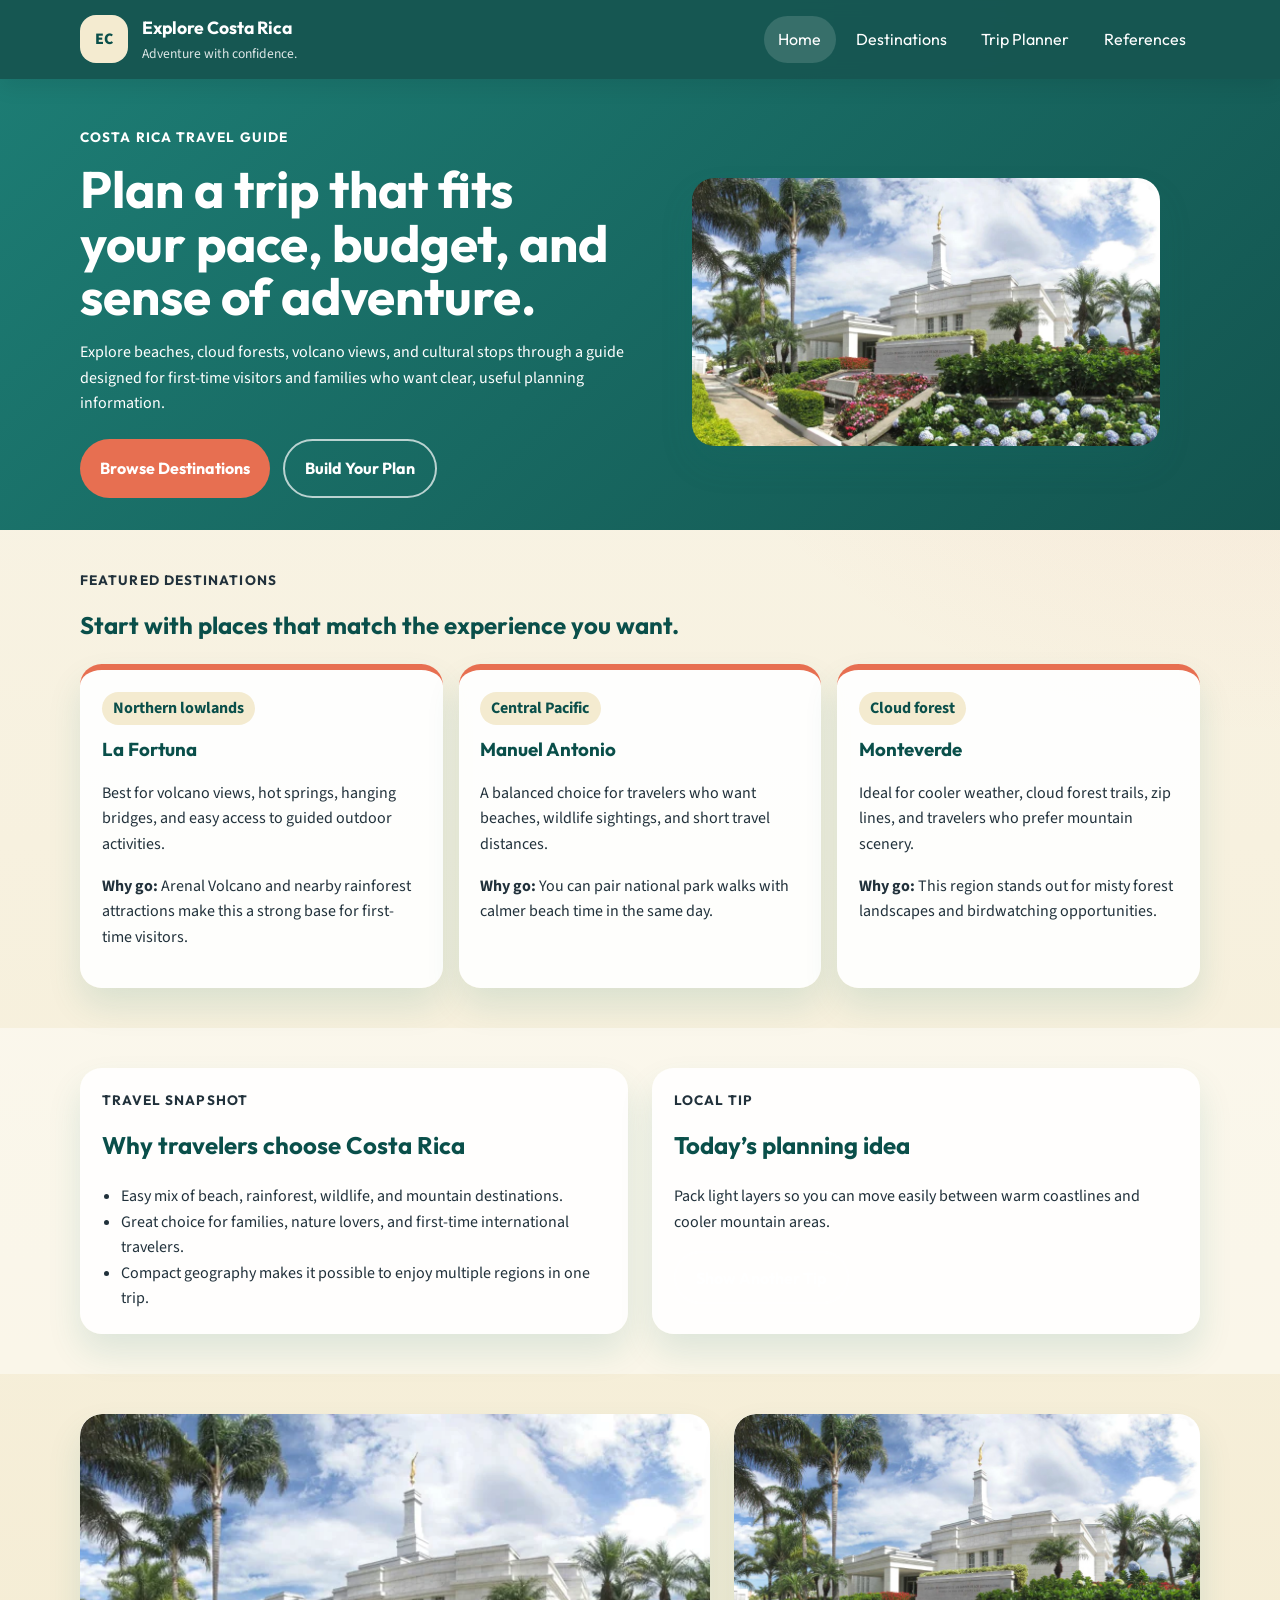
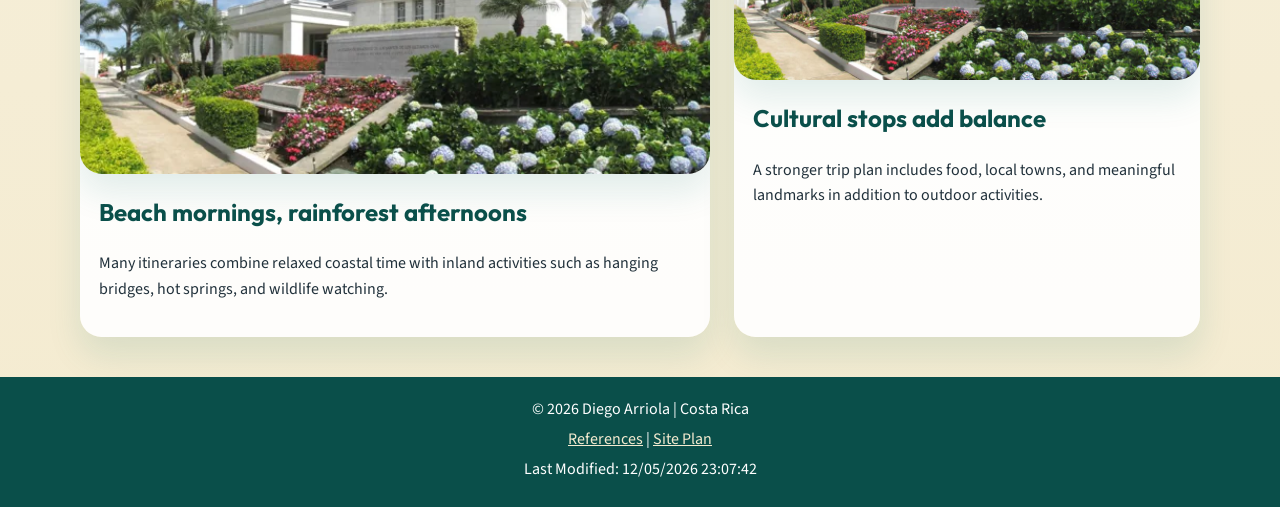
==== project/index.html @ 78581e8c "project" ====
<!DOCTYPE html>
<html lang="en">
<head>
  <meta charset="UTF-8">
  <meta name="viewport" content="width=device-width, initial-scale=1.0">
  <title>Explore Costa Rica | Home</title>
  <meta name="description" content="Explore Costa Rica with destination highlights, practical travel ideas, and planning support for first-time visitors.">
  <meta name="author" content="Diego Arriola">
  <link rel="preconnect" href="https://fonts.googleapis.com">
  <link rel="preconnect" href="https://fonts.gstatic.com" crossorigin>
  <link href="https://fonts.googleapis.com/css2?family=Outfit:wght@400;600;700;800&family=Source+Sans+3:wght@400;600;700&display=swap" rel="stylesheet">
  <link rel="stylesheet" href="styles/project.css">
  <script src="../scripts/getdates.js" defer></script>
  <script src="scripts/site-data.js" defer></script>
  <script src="scripts/main.js" defer></script>
</head>
<body>
  <header class="site-header">
    <div class="container site-header__inner">
      <a class="brand" href="index.html" aria-label="Explore Costa Rica home">
        <span class="brand__mark" aria-hidden="true">EC</span>
        <span>
          <span class="brand__name">Explore Costa Rica</span>
          <span class="brand__tag">Adventure with confidence.</span>
        </span>
      </a>
      <nav class="site-nav" aria-label="Primary navigation">
        <a class="is-active" href="index.html">Home</a>
        <a href="destinations.html">Destinations</a>
        <a href="planner.html">Trip Planner</a>
        <a href="references.html">References</a>
      </nav>
    </div>
  </header>

  <main>
    <section class="hero-section">
      <div class="container hero-grid">
        <div class="hero-copy">
          <p class="eyebrow">Costa Rica Travel Guide</p>
          <h1>Plan a trip that fits your pace, budget, and sense of adventure.</h1>
          <p>
            Explore beaches, cloud forests, volcano views, and cultural stops through a guide designed for
            first-time visitors and families who want clear, useful planning information.
          </p>
          <div class="hero-actions">
            <a class="button" href="destinations.html">Browse Destinations</a>
            <a class="button button--secondary" href="planner.html">Build Your Plan</a>
          </div>
        </div>

        <figure class="hero-visual">
          <img
            src="images/costa-rica-hero.webp"
            alt="Costa Rican tropical landscape with mountains and lush greenery"
            width="600"
            height="343"
            loading="eager"
          >
        </figure>
      </div>
    </section>

    <section class="section">
      <div class="container">
        <div class="section-heading">
          <p class="eyebrow">Featured Destinations</p>
          <h2>Start with places that match the experience you want.</h2>
        </div>
        <div id="featuredDestinations" class="card-grid" aria-live="polite"></div>
      </div>
    </section>

    <section class="section section--accent">
      <div class="container two-column">
        <article class="info-panel">
          <p class="eyebrow">Travel Snapshot</p>
          <h2>Why travelers choose Costa Rica</h2>
          <ul class="feature-list">
            <li>Easy mix of beach, rainforest, wildlife, and mountain destinations.</li>
            <li>Great choice for families, nature lovers, and first-time international travelers.</li>
            <li>Compact geography makes it possible to enjoy multiple regions in one trip.</li>
          </ul>
        </article>

        <aside class="tip-panel">
          <p class="eyebrow">Local Tip</p>
          <h2 id="tipHeading">Today’s planning idea</h2>
          <p id="travelTip">
            Pack light layers so you can move easily between warm coastlines and cooler mountain areas.
          </p>
          <button id="newTipButton" class="button button--secondary" type="button">Show Another Tip</button>
        </aside>
      </div>
    </section>

    <section class="section">
      <div class="container story-grid">
        <article class="story-card story-card--wide">
          <img
            src="images/costa-rica-coast.webp"
            alt="Costa Rica coastal view with tropical greenery"
            width="600"
            height="343"
            loading="lazy"
          >
          <div class="story-card__content">
            <h2>Beach mornings, rainforest afternoons</h2>
            <p>
              Many itineraries combine relaxed coastal time with inland activities such as hanging bridges,
              hot springs, and wildlife watching.
            </p>
          </div>
        </article>

        <article class="story-card">
          <img
            src="images/costa-rica-culture.jpg"
            alt="Temple building in Costa Rica with palm trees nearby"
            width="500"
            height="375"
            loading="lazy"
          >
          <div class="story-card__content">
            <h2>Cultural stops add balance</h2>
            <p>
              A stronger trip plan includes food, local towns, and meaningful landmarks in addition to outdoor activities.
            </p>
          </div>
        </article>
      </div>
    </section>
  </main>

  <footer class="site-footer">
    <div class="container">
      <p>&copy; <span id="currentyear"></span> Diego Arriola | Costa Rica</p>
      <p><a href="references.html">References</a> | <a href="siteplan.html">Site Plan</a></p>
      <p id="lastModified"></p>
    </div>
  </footer>
</body>
</html>
---- project/styles/project.css ----
:root {
  --teal: #0f766e;
  --teal-deep: #0a4f4a;
  --sand: #f4ebd0;
  --sand-light: #fcf8eb;
  --coral: #e76f51;
  --ink: #21313b;
  --white: #ffffff;
  --line: #d8d2ba;
  --shadow: 0 18px 34px rgba(15, 118, 110, 0.12);
}

* {
  box-sizing: border-box;
}

html {
  scroll-behavior: smooth;
}

body {
  margin: 0;
  min-height: 100vh;
  display: flex;
  flex-direction: column;
  font-family: "Source Sans 3", sans-serif;
  line-height: 1.6;
  color: var(--ink);
  background:
    radial-gradient(circle at top right, rgba(231, 111, 81, 0.14), transparent 30%),
    linear-gradient(180deg, #f9f5e9, #f4ebd0);
}

img {
  max-width: 100%;
  display: block;
  height: auto;
}

a {
  color: inherit;
}

h1,
h2,
h3,
.eyebrow,
.brand__name,
.site-nav a,
.button,
legend,
label,
.planner-label,
.field-label {
  font-family: "Outfit", sans-serif;
}

.container {
  width: min(100% - 2rem, 1120px);
  margin: 0 auto;
}

.site-header {
  position: sticky;
  top: 0;
  z-index: 10;
  background: rgba(10, 79, 74, 0.95);
  backdrop-filter: blur(10px);
  box-shadow: 0 8px 20px rgba(0, 0, 0, 0.08);
}

.site-header__inner {
  display: flex;
  align-items: center;
  justify-content: space-between;
  gap: 1rem;
  padding: 0.9rem 0;
}

.brand {
  display: inline-flex;
  align-items: center;
  gap: 0.85rem;
  text-decoration: none;
  color: var(--white);
}

.brand__mark {
  width: 3rem;
  height: 3rem;
  border-radius: 1rem;
  display: grid;
  place-items: center;
  background: var(--sand);
  color: var(--teal-deep);
  font-weight: 800;
}

.brand__name,
.brand__tag {
  display: block;
}

.brand__name {
  font-size: 1.1rem;
  font-weight: 700;
}

.brand__tag {
  font-size: 0.85rem;
  opacity: 0.85;
}

.site-nav {
  display: flex;
  flex-wrap: wrap;
  gap: 0.35rem;
}

.site-nav a {
  text-decoration: none;
  color: var(--white);
  padding: 0.65rem 0.9rem;
  border-radius: 999px;
}

.site-nav a:hover,
.site-nav a:focus-visible,
.site-nav a.is-active {
  background: rgba(255, 255, 255, 0.14);
}

.hero-section,
.page-banner {
  color: var(--white);
  background:
    linear-gradient(135deg, rgba(15, 118, 110, 0.94), rgba(10, 79, 74, 0.96)),
    linear-gradient(45deg, rgba(231, 111, 81, 0.22), transparent);
}

.hero-section {
  padding: 3rem 0 2rem;
}

.page-banner {
  padding: 3.2rem 0 2.4rem;
}

.hero-grid,
.two-column,
.story-grid {
  display: grid;
  gap: 1.5rem;
}

.hero-grid {
  align-items: center;
}

.hero-copy h1,
.page-banner h1,
.confirmation-panel h1 {
  margin: 0 0 1rem;
  font-size: clamp(2.1rem, 4vw, 4rem);
  line-height: 1.05;
}

.eyebrow {
  margin: 0 0 0.9rem;
  text-transform: uppercase;
  letter-spacing: 0.08em;
  font-size: 0.85rem;
  font-weight: 700;
}

.hero-actions {
  display: flex;
  flex-wrap: wrap;
  gap: 0.8rem;
  margin-top: 1.4rem;
}

.button {
  display: inline-flex;
  align-items: center;
  justify-content: center;
  border: 0;
  border-radius: 999px;
  padding: 0.9rem 1.25rem;
  background: var(--coral);
  color: var(--white);
  text-decoration: none;
  font-size: 1rem;
  font-weight: 700;
  cursor: pointer;
}

.button:hover,
.button:focus-visible {
  background: #d75e41;
}

.button--secondary {
  background: transparent;
  border: 2px solid rgba(255, 255, 255, 0.7);
}

.button--secondary:hover,
.button--secondary:focus-visible {
  background: rgba(255, 255, 255, 0.08);
}

.hero-visual img,
.story-card img {
  border-radius: 1.4rem;
  box-shadow: var(--shadow);
}

.section {
  padding: 2.5rem 0;
}

.section--accent {
  background: rgba(255, 255, 255, 0.42);
}

.section-heading {
  margin-bottom: 1.25rem;
}

.section-heading h2,
.info-panel h2,
.tip-panel h2,
.story-card__content h2,
.season-card h2 {
  margin-top: 0;
  color: var(--teal-deep);
}

.card-grid {
  display: grid;
  gap: 1rem;
}

.destination-card,
.info-panel,
.tip-panel,
.story-card,
.season-card,
.confirmation-panel,
.references-list,
.plan-form {
  background: rgba(255, 255, 255, 0.92);
  border-radius: 1.35rem;
  box-shadow: var(--shadow);
}

.destination-card,
.info-panel,
.tip-panel,
.season-card,
.references-list,
.confirmation-panel {
  padding: 1.35rem;
}

.destination-card {
  border-top: 6px solid var(--coral);
}

.destination-card__tag {
  display: inline-block;
  padding: 0.25rem 0.7rem;
  border-radius: 999px;
  background: var(--sand);
  color: var(--teal-deep);
  font-weight: 700;
  margin-bottom: 0.6rem;
}

.destination-card h3 {
  margin: 0 0 0.5rem;
  color: var(--teal-deep);
}

.feature-list {
  margin: 0;
  padding-left: 1.2rem;
}

.story-grid {
  grid-template-columns: 1fr;
}

.story-card {
  overflow: hidden;
}

.story-card__content {
  padding: 1.2rem;
}

.story-card--wide img {
  width: 100%;
}

.filter-bar {
  display: flex;
  flex-wrap: wrap;
  gap: 0.65rem;
  margin-bottom: 1rem;
}

.filter-button {
  border: 1px solid var(--teal);
  border-radius: 999px;
  padding: 0.7rem 1rem;
  background: transparent;
  color: var(--teal-deep);
  font: inherit;
  cursor: pointer;
}

.filter-button.is-selected,
.filter-button:hover,
.filter-button:focus-visible {
  background: var(--teal);
  color: var(--white);
}

.favorite-readout {
  margin: 0 0 1rem;
  font-size: 1.05rem;
}

.planner-label,
.field-label,
.plan-form label,
.plan-form legend {
  display: block;
  margin-bottom: 0.5rem;
  color: var(--teal-deep);
  font-weight: 700;
}

.planner-select,
.plan-form input,
.plan-form select,
.plan-form textarea {
  width: 100%;
  padding: 0.85rem 0.95rem;
  border-radius: 0.9rem;
  border: 1px solid var(--line);
  font: inherit;
  background: var(--white);
  color: var(--ink);
}

.planner-select:focus,
.plan-form input:focus,
.plan-form select:focus,
.plan-form textarea:focus,
.filter-button:focus-visible,
.button:focus-visible {
  outline: 3px solid rgba(231, 111, 81, 0.28);
  outline-offset: 2px;
}

.season-card {
  margin-top: 1rem;
  border-left: 6px solid var(--teal);
}

.plan-form {
  padding: 1.35rem;
}

.form-group {
  margin: 0;
  padding: 0;
  border: 0;
}

.form-group > * + * {
  margin-top: 1rem;
}

.check-grid {
  display: grid;
  gap: 0.6rem;
}

.check-grid label {
  display: flex;
  align-items: center;
  gap: 0.55rem;
  font-family: "Source Sans 3", sans-serif;
  font-weight: 600;
}

.check-grid input {
  width: auto;
}

.confirmation-panel {
  text-align: center;
  padding: 2rem 1.4rem;
}

.references-list ul {
  padding-left: 1.2rem;
}

.site-footer {
  margin-top: auto;
  background: var(--teal-deep);
  color: var(--white);
  text-align: center;
  padding: 1rem 0 1.3rem;
}

.site-footer p {
  margin: 0.25rem 0;
}

.site-footer a {
  color: var(--sand);
}

@media (min-width: 720px) {
  .hero-grid,
  .two-column {
    grid-template-columns: repeat(2, minmax(0, 1fr));
  }

  .card-grid {
    grid-template-columns: repeat(2, minmax(0, 1fr));
  }

  .story-grid {
    grid-template-columns: 1.35fr 1fr;
  }

  .story-card--wide {
    grid-row: span 1;
  }

  .check-grid {
    grid-template-columns: repeat(2, minmax(0, 1fr));
  }
}

@media (min-width: 980px) {
  .card-grid {
    grid-template-columns: repeat(3, minmax(0, 1fr));
  }
}

@media (max-width: 760px) {
  .site-header__inner {
    flex-direction: column;
    align-items: flex-start;
  }

  .site-nav {
    width: 100%;
  }

  .site-nav a {
    flex: 1 1 auto;
    text-align: center;
  }
}
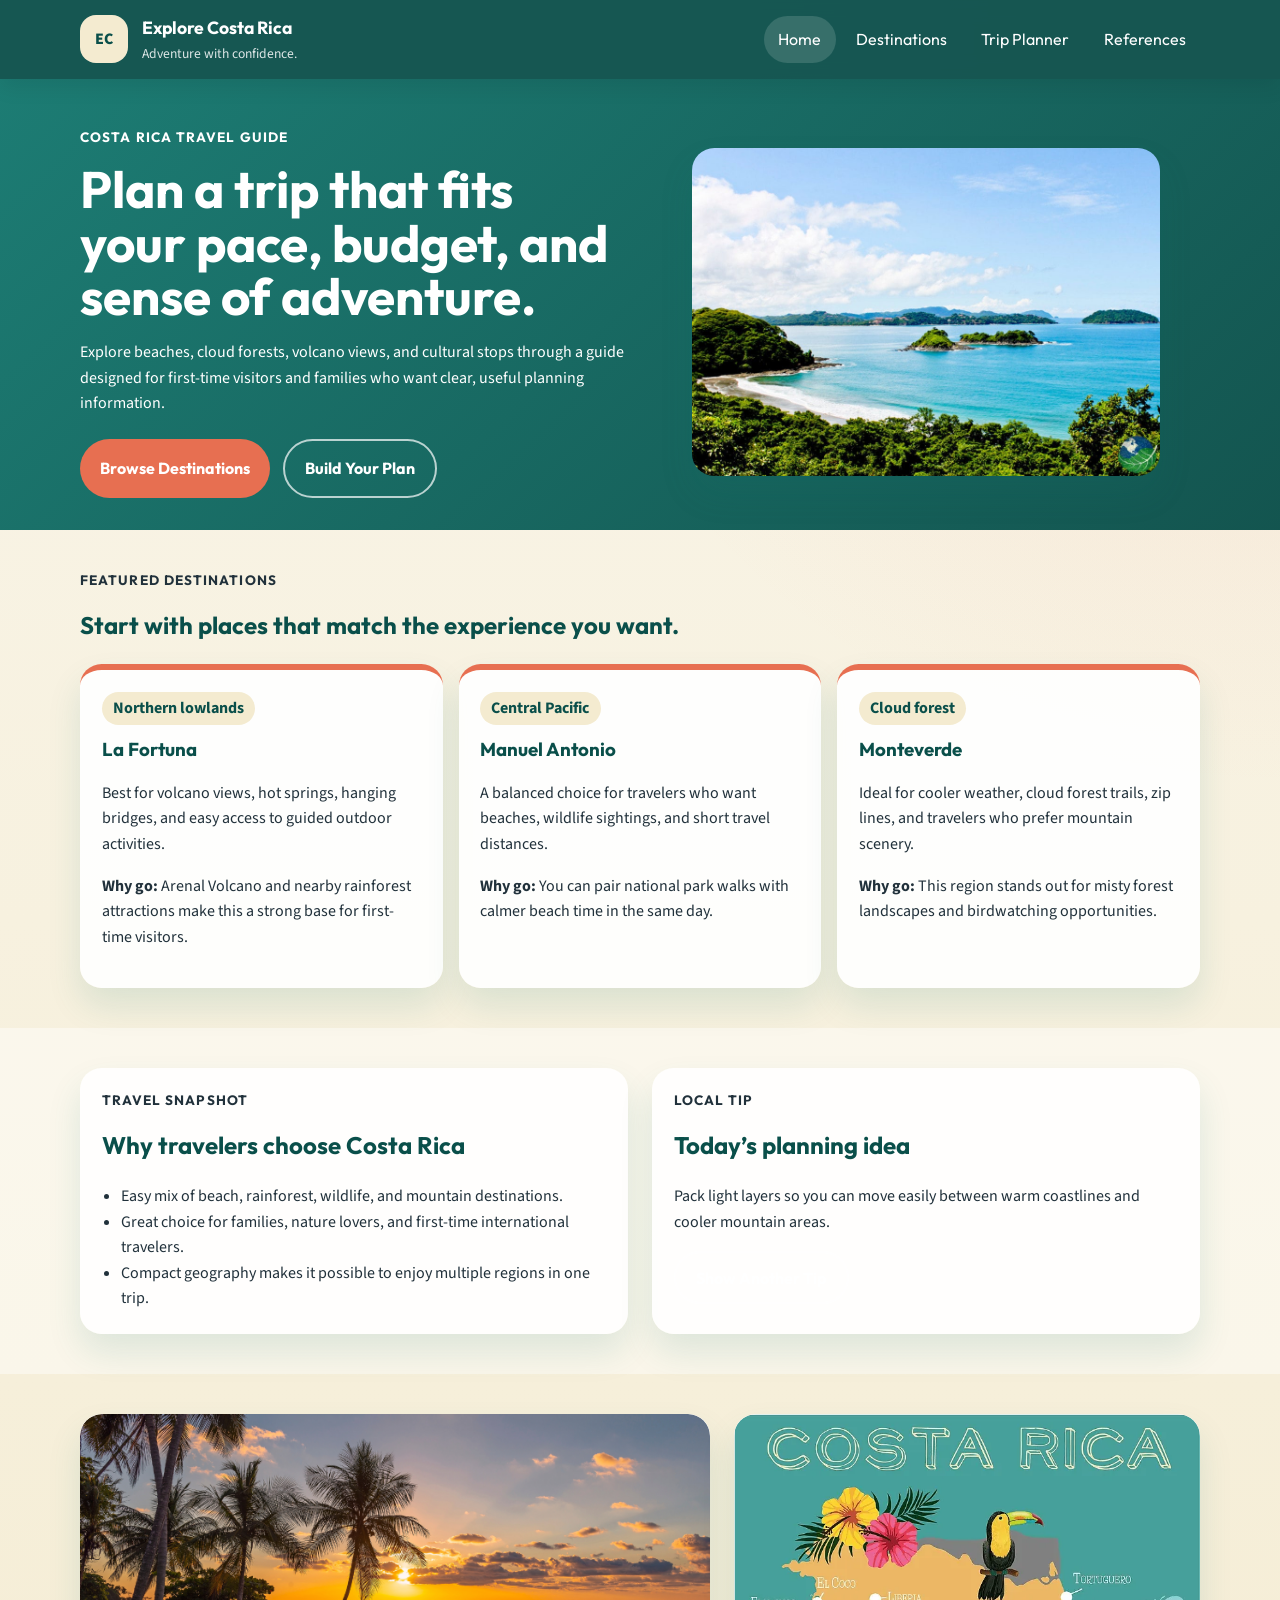
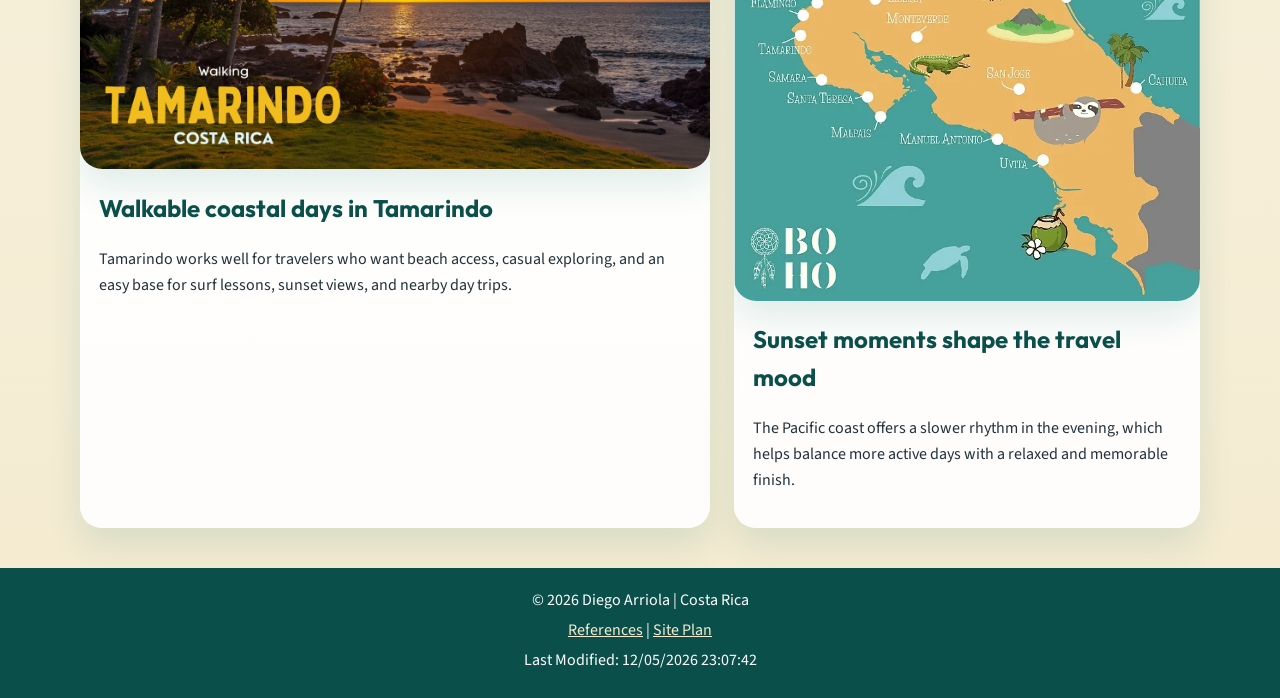
==== commit 8272897c: "last orpyect" ====
--- a/project/index.html
+++ b/project/index.html
@@ -51,8 +51,8 @@
 
         <figure class="hero-visual">
           <img
-            src="images/costa-rica-hero.webp"
-            alt="Costa Rican tropical landscape with mountains and lush greenery"
+            src="images/tamarindo-view.jpg"
+            alt="Wide beach view in Tamarindo, Costa Rica"
             width="600"
             height="343"
             loading="eager"
@@ -98,33 +98,34 @@
       <div class="container story-grid">
         <article class="story-card story-card--wide">
           <img
-            src="images/costa-rica-coast.webp"
-            alt="Costa Rica coastal view with tropical greenery"
+            src="images/tamarindo-walk.webp"
+            alt="Walking path near the beach in Tamarindo, Costa Rica"
             width="600"
             height="343"
             loading="lazy"
           >
           <div class="story-card__content">
-            <h2>Beach mornings, rainforest afternoons</h2>
+            <h2>Walkable coastal days in Tamarindo</h2>
             <p>
-              Many itineraries combine relaxed coastal time with inland activities such as hanging bridges,
-              hot springs, and wildlife watching.
+              Tamarindo works well for travelers who want beach access, casual exploring, and an easy base for
+              surf lessons, sunset views, and nearby day trips.
             </p>
           </div>
         </article>
 
         <article class="story-card">
           <img
-            src="images/costa-rica-culture.jpg"
-            alt="Temple building in Costa Rica with palm trees nearby"
+            src="images/tamarindo-sunset.webp"
+            alt="Sunset light over the beach in Tamarindo, Costa Rica"
             width="500"
             height="375"
             loading="lazy"
           >
           <div class="story-card__content">
-            <h2>Cultural stops add balance</h2>
+            <h2>Sunset moments shape the travel mood</h2>
             <p>
-              A stronger trip plan includes food, local towns, and meaningful landmarks in addition to outdoor activities.
+              The Pacific coast offers a slower rhythm in the evening, which helps balance more active days with
+              a relaxed and memorable finish.
             </p>
           </div>
         </article>
--- a/project/styles/project.css
+++ b/project/styles/project.css
@@ -304,6 +304,31 @@
   width: 100%;
 }
 
+.photo-strip {
+  display: grid;
+  gap: 1rem;
+}
+
+.photo-card {
+  margin: 0;
+  overflow: hidden;
+  background: rgba(255, 255, 255, 0.94);
+  border-radius: 1.25rem;
+  box-shadow: var(--shadow);
+}
+
+.photo-card img {
+  width: 100%;
+  aspect-ratio: 4 / 3;
+  object-fit: cover;
+}
+
+.photo-card figcaption {
+  padding: 0.95rem 1rem 1.1rem;
+  color: var(--teal-deep);
+  font-weight: 600;
+}
+
 .filter-bar {
   display: flex;
   flex-wrap: wrap;
@@ -441,6 +466,10 @@
     grid-template-columns: 1.35fr 1fr;
   }
 
+  .photo-strip {
+    grid-template-columns: repeat(3, minmax(0, 1fr));
+  }
+
   .story-card--wide {
     grid-row: span 1;
   }
